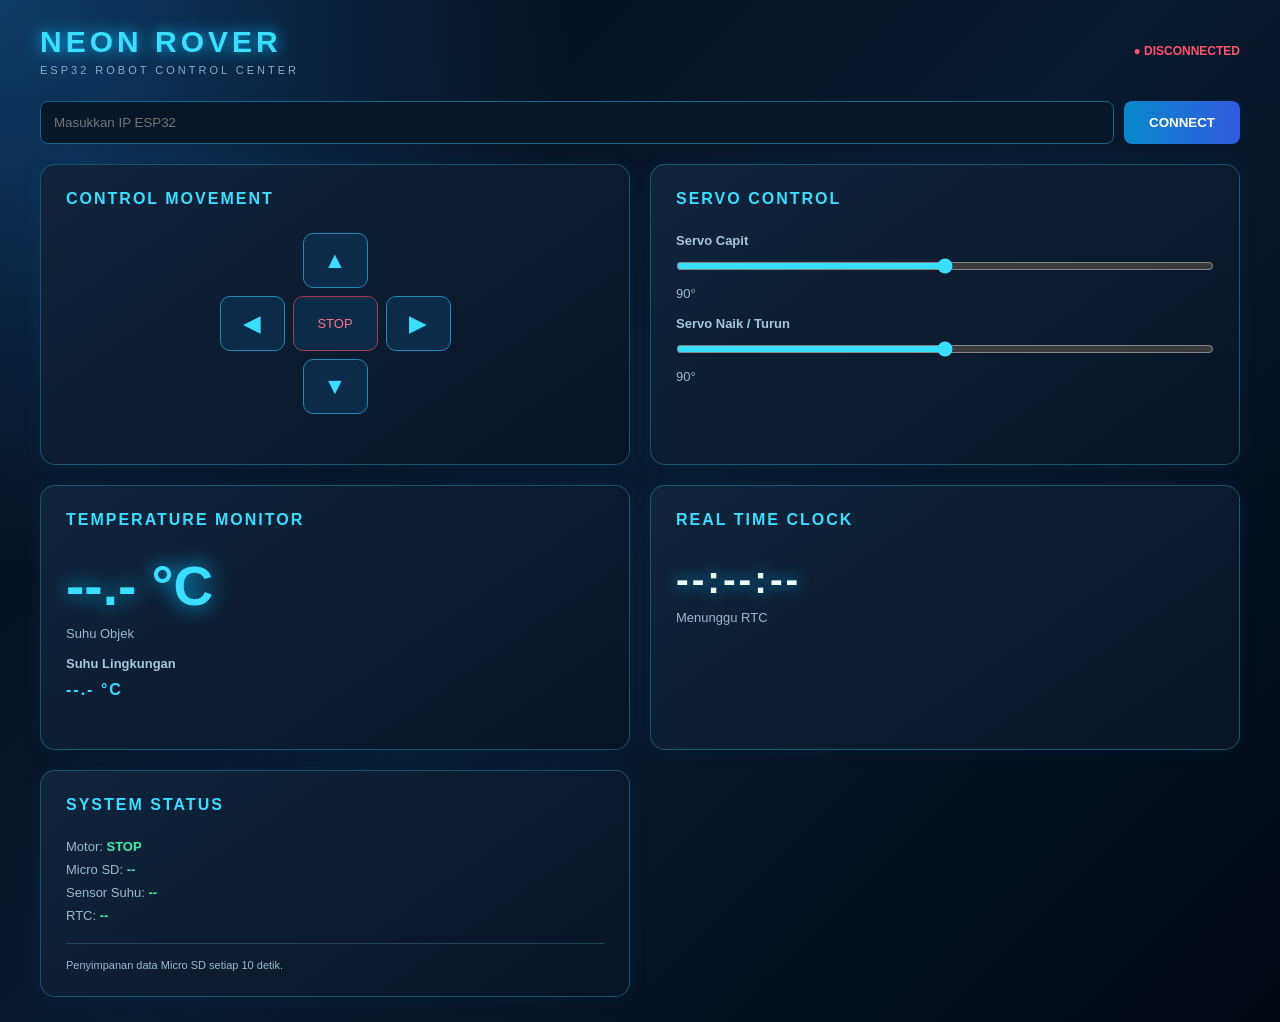
==== index.html @ 11d1ddad "Update index.html" ====
<!DOCTYPE html>
<html lang="id">
<head>
    <meta charset="UTF-8">
    <meta name="viewport" content="width=device-width, initial-scale=1.0">
    <title>NEON ROVER | Robot Control</title>
    <link rel="stylesheet" href="style.css">
</head>
<body>

<div class="container">

    <header>
        <div>
            <h1>NEON ROVER</h1>
            <p>ESP32 ROBOT CONTROL CENTER</p>
        </div>
        <div id="connection">● DISCONNECTED</div>
    </header>

    <section class="connect">
        <input type="text" id="espIP" placeholder="Masukkan IP ESP32">
        <button onclick="connectRobot()">CONNECT</button>
    </section>

    <main class="dashboard">

        <section class="card">
    <h2>CONTROL MOVEMENT</h2>

    <div class="controls">
        <button
            onpointerdown="holdMove(event, 'W')"
            onpointerup="stopMove()"
            onpointerleave="stopMove()"
            onpointercancel="stopMove()">▲</button>

        <div>
            <button
                onpointerdown="holdMove(event, 'A')"
                onpointerup="stopMove()"
                onpointerleave="stopMove()"
                onpointercancel="stopMove()">◀</button>

            <button class="stop" onclick="stopMove()">STOP</button>

            <button
                onpointerdown="holdMove(event, 'D')"
                onpointerup="stopMove()"
                onpointerleave="stopMove()"
                onpointercancel="stopMove()">▶</button>
        </div>

        <button
            onpointerdown="holdMove(event, 'S')"
            onpointerup="stopMove()"
            onpointerleave="stopMove()"
            onpointercancel="stopMove()">▼</button>
</section>

        <section class="card">
            <h2>SERVO CONTROL</h2>

            <h3>Servo Capit</h3>
            <input type="range" min="0" max="180" value="90"
                oninput="setServo('capit',this.value)">
            <p id="capitValue">90°</p>

            <h3>Servo Naik / Turun</h3>
            <input type="range" min="0" max="180" value="90"
                oninput="setServo('lift',this.value)">
            <p id="liftValue">90°</p>
        </section>

        <section class="card">
            <h2>TEMPERATURE MONITOR</h2>
            <div class="temperature">
                <span id="temperature">--.-</span> °C
            </div>
            <p>Suhu Objek</p>
            <h3>Suhu Lingkungan</h3>
            <h2 id="ambient">--.- °C</h2>
        </section>

        <section class="card">
            <h2>REAL TIME CLOCK</h2>
            <div class="clock" id="clock">--:--:--</div>
            <p id="date">Menunggu RTC</p>
        </section>

        <section class="card">
            <h2>SYSTEM STATUS</h2>
            <p>Motor: <b id="motor">STOP</b></p>
            <p>Micro SD: <b id="sd">--</b></p>
            <p>Sensor Suhu: <b id="mlx">--</b></p>
            <p>RTC: <b id="rtc">--</b></p>
            <p class="note">Penyimpanan data Micro SD setiap 10 detik.</p>
        </section>

    </main>
</div>

<script src="script.js"></script>
</body>
</html>
---- style.css ----
* {
    margin: 0;
    padding: 0;
    box-sizing: border-box;
}

body {
    min-height: 100vh;
    background:
        radial-gradient(circle at top left, #103c68, transparent 35%),
        linear-gradient(135deg, #030914, #071a30, #020812);
    font-family: "Segoe UI", Arial, sans-serif;
    color: #eafaff;
}

.container {
    max-width: 1250px;
    margin: auto;
    padding: 25px;
}

/* HEADER */

header {
    display: flex;
    justify-content: space-between;
    align-items: center;
    margin-bottom: 25px;
}

header h1 {
    font-size: 30px;
    letter-spacing: 4px;
    color: #38dfff;
    text-shadow: 0 0 15px #00bfff;
}

header p {
    color: #8baec9;
    font-size: 11px;
    letter-spacing: 3px;
    margin-top: 5px;
}

#connection {
    color: #ff526d;
    font-size: 12px;
    font-weight: bold;
}

/* CONNECTION */

.connect {
    display: flex;
    gap: 10px;
    margin-bottom: 20px;
}

.connect input {
    flex: 1;
    min-width: 0;
    padding: 13px;
    border-radius: 8px;
    border: 1px solid #17658b;
    background: #07172a;
    color: white;
    outline: none;
}

.connect button {
    padding: 12px 25px;
    border: none;
    border-radius: 8px;
    background: linear-gradient(90deg, #0788c9, #315bdf);
    color: white;
    font-weight: bold;
    cursor: pointer;
}

/* DASHBOARD GRID */

.dashboard {
    display: grid;
    grid-template-columns: repeat(2, minmax(0, 1fr));
    gap: 20px;
}

/* CARD */

.card {
    background: linear-gradient(145deg, #10243c, #071426);
    border: 1px solid rgba(56, 223, 255, 0.3);
    border-radius: 15px;
    padding: 25px;
    box-shadow: 0 0 20px rgba(0, 170, 255, 0.08);
    transition: 0.3s;
}

.card:hover {
    border-color: #38dfff;
    box-shadow: 0 0 20px rgba(0, 200, 255, 0.15);
}

.card h2 {
    font-size: 16px;
    color: #38dfff;
    letter-spacing: 2px;
    margin-bottom: 25px;
}

.card h3 {
    font-size: 13px;
    color: #a6c8df;
    margin: 15px 0 10px;
}

/* MOVEMENT CONTROL */

.controls {
    display: flex;
    flex-direction: column;
    align-items: center;
    gap: 8px;
    margin-bottom: 25px;
}

.controls div {
    display: flex;
    gap: 8px;
}

.controls button {
    width: 65px;
    height: 55px;
    border: 1px solid #2589b5;
    border-radius: 10px;
    background: #0b2b49;
    color: #38dfff;
    font-size: 23px;
    cursor: pointer;
    transition: 0.2s;
}

.controls button:hover,
.controls button:active {
    background: #087caf;
    box-shadow: 0 0 15px #00cfff;
}

.controls .stop {
    width: 85px;
    font-size: 13px;
    color: #ff7189;
    border-color: #a33d56;
}

/* SLIDERS */

input[type="range"] {
    width: 100%;
    accent-color: #38dfff;
    cursor: pointer;
}

.card p {
    color: #9abbd1;
    font-size: 13px;
    margin-top: 8px;
}

/* TEMPERATURE */

.temperature {
    font-size: 55px;
    font-weight: bold;
    color: #38dfff;
    text-shadow: 0 0 20px #00bfff;
    margin: 20px 0 5px;
}

/* CLOCK */

.clock {
    font-size: 38px;
    font-weight: bold;
    color: #eafaff;
    letter-spacing: 3px;
    margin-top: 30px;
    text-shadow: 0 0 15px #00bfff;
}

/* SYSTEM STATUS */

.card b {
    color: #42efae;
}

.note {
    margin-top: 20px !important;
    padding-top: 15px;
    border-top: 1px solid #24435d;
    font-size: 11px !important;
}

/* MOBILE */

@media (max-width: 700px) {
    .dashboard {
        grid-template-columns: 1fr;
    }

    header {
        gap: 10px;
    }

    header h1 {
        font-size: 23px;
    }

    .clock {
        font-size: 30px;
    }

    .container {
        padding: 15px;
    }
}
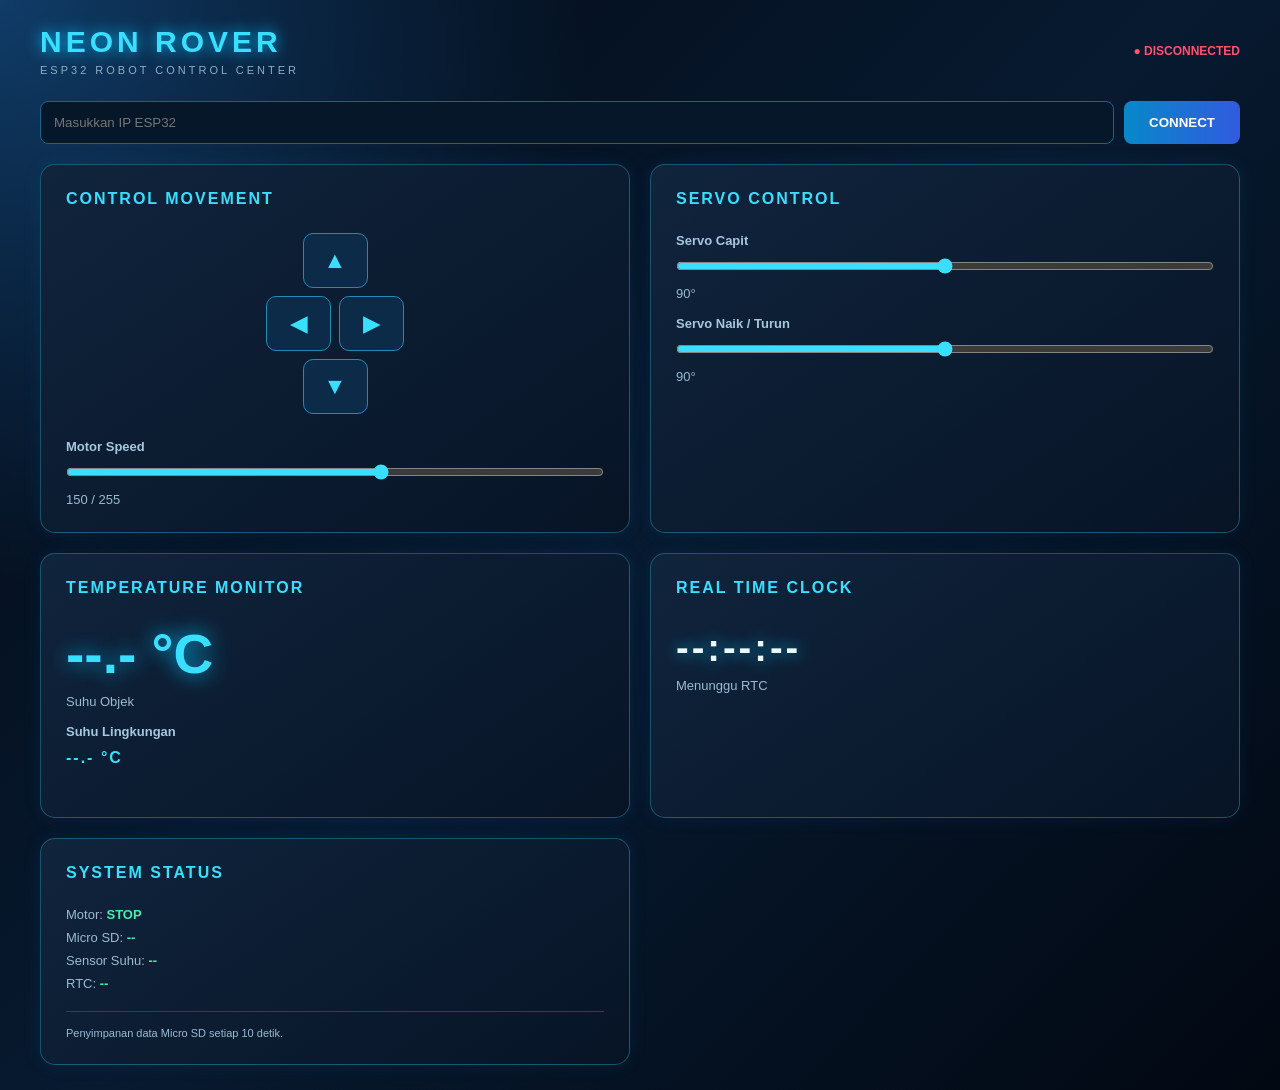
==== commit 107c2c55: "Update index.html" ====
--- a/index.html
+++ b/index.html
@@ -1,3 +1,4 @@
+
 <!DOCTYPE html>
 <html lang="id">
 <head>
@@ -6,6 +7,7 @@
     <title>NEON ROVER | Robot Control</title>
     <link rel="stylesheet" href="style.css">
 </head>
+
 <body>
 
 <div class="container">
@@ -25,81 +27,82 @@
 
     <main class="dashboard">
 
+        <!-- KENDALI ROBOT -->
         <section class="card">
-    <h2>CONTROL MOVEMENT</h2>
+            <h2>CONTROL MOVEMENT</h2>
 
-    <div class="controls">
-        <button
-            onpointerdown="holdMove(event, 'W')"
-            onpointerup="stopMove()"
-            onpointerleave="stopMove()"
-            onpointercancel="stopMove()">▲</button>
+            <div class="controls">
+                <button class="move-btn" data-direction="W">▲</button>
 
-        <div>
-            <button
-                onpointerdown="holdMove(event, 'A')"
-                onpointerup="stopMove()"
-                onpointerleave="stopMove()"
-                onpointercancel="stopMove()">◀</button>
+                <div class="middle-controls">
+                    <button class="move-btn" data-direction="A">◀</button>
+                    <button class="move-btn" data-direction="D">▶</button>
+                </div>
 
-            <button class="stop" onclick="stopMove()">STOP</button>
+                <button class="move-btn" data-direction="S">▼</button>
+            </div>
 
-            <button
-                onpointerdown="holdMove(event, 'D')"
-                onpointerup="stopMove()"
-                onpointerleave="stopMove()"
-                onpointercancel="stopMove()">▶</button>
-        </div>
+            <h3>Motor Speed</h3>
+            <input type="range" min="0" max="255" value="150"
+                id="speed" oninput="setSpeed(this.value)">
+            <p id="speedValue">150 / 255</p>
+        </section>
 
-        <button
-            onpointerdown="holdMove(event, 'S')"
-            onpointerup="stopMove()"
-            onpointerleave="stopMove()"
-            onpointercancel="stopMove()">▼</button>
-</section>
-
+        <!-- SERVO -->
         <section class="card">
             <h2>SERVO CONTROL</h2>
 
             <h3>Servo Capit</h3>
             <input type="range" min="0" max="180" value="90"
-                oninput="setServo('capit',this.value)">
+                id="capit" oninput="setServo('capit',this.value)">
             <p id="capitValue">90°</p>
 
             <h3>Servo Naik / Turun</h3>
             <input type="range" min="0" max="180" value="90"
-                oninput="setServo('lift',this.value)">
+                id="lift" oninput="setServo('lift',this.value)">
             <p id="liftValue">90°</p>
         </section>
 
+        <!-- SUHU -->
         <section class="card">
             <h2>TEMPERATURE MONITOR</h2>
+
             <div class="temperature">
                 <span id="temperature">--.-</span> °C
             </div>
+
             <p>Suhu Objek</p>
+
             <h3>Suhu Lingkungan</h3>
             <h2 id="ambient">--.- °C</h2>
         </section>
 
+        <!-- RTC -->
         <section class="card">
             <h2>REAL TIME CLOCK</h2>
+
             <div class="clock" id="clock">--:--:--</div>
             <p id="date">Menunggu RTC</p>
         </section>
 
+        <!-- STATUS -->
         <section class="card">
             <h2>SYSTEM STATUS</h2>
+
             <p>Motor: <b id="motor">STOP</b></p>
             <p>Micro SD: <b id="sd">--</b></p>
             <p>Sensor Suhu: <b id="mlx">--</b></p>
             <p>RTC: <b id="rtc">--</b></p>
-            <p class="note">Penyimpanan data Micro SD setiap 10 detik.</p>
+
+            <p class="note">
+                Penyimpanan data Micro SD setiap 10 detik.
+            </p>
         </section>
 
     </main>
 </div>
 
 <script src="script.js"></script>
+
 </body>
 </html>
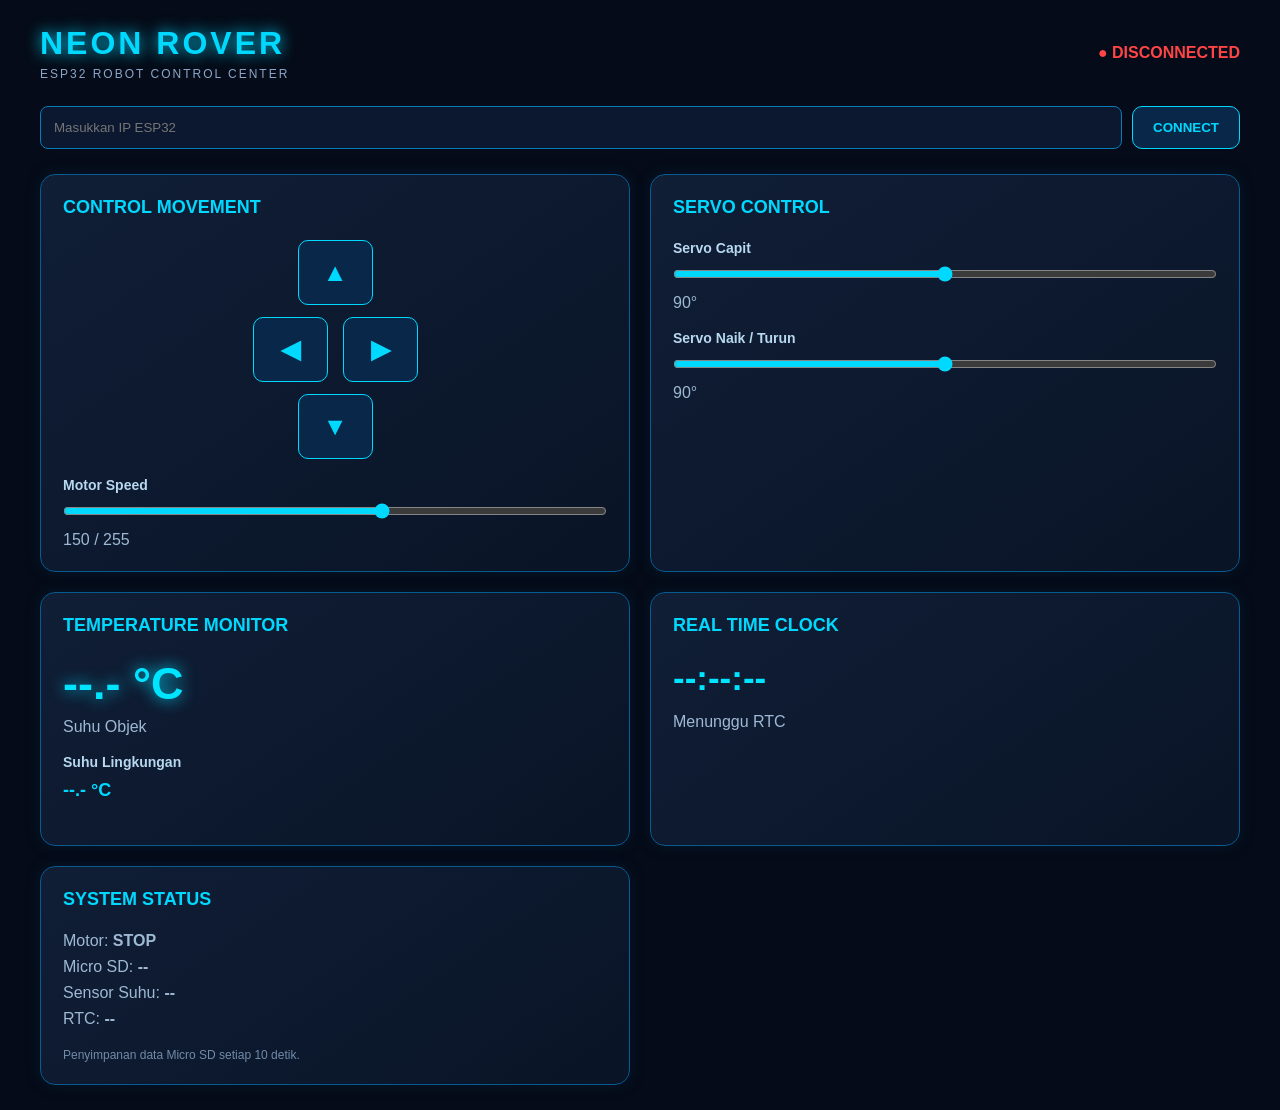
==== commit 4470411b: "Update index.html" ====
--- a/index.html
+++ b/index.html
@@ -1,4 +1,3 @@
-
 <!DOCTYPE html>
 <html lang="id">
 <head>
--- a/style.css
+++ b/style.css
@@ -6,223 +6,190 @@
 }
 
 body {
+    font-family: Arial, sans-serif;
+    background: #050b18;
+    color: white;
     min-height: 100vh;
-    background:
-        radial-gradient(circle at top left, #103c68, transparent 35%),
-        linear-gradient(135deg, #030914, #071a30, #020812);
-    font-family: "Segoe UI", Arial, sans-serif;
-    color: #eafaff;
 }
 
 .container {
-    max-width: 1250px;
+    width: 95%;
+    max-width: 1200px;
     margin: auto;
-    padding: 25px;
+    padding: 25px 0;
 }
-
-/* HEADER */
 
 header {
     display: flex;
     justify-content: space-between;
     align-items: center;
+    gap: 15px;
     margin-bottom: 25px;
+    flex-wrap: wrap;
 }
 
 header h1 {
-    font-size: 30px;
-    letter-spacing: 4px;
-    color: #38dfff;
-    text-shadow: 0 0 15px #00bfff;
+    color: #00d9ff;
+    font-size: 32px;
+    text-shadow: 0 0 15px #00d9ff;
+    letter-spacing: 3px;
 }
 
 header p {
-    color: #8baec9;
-    font-size: 11px;
-    letter-spacing: 3px;
+    color: #8ca6c9;
+    font-size: 12px;
+    letter-spacing: 2px;
     margin-top: 5px;
 }
 
 #connection {
-    color: #ff526d;
-    font-size: 12px;
+    color: #ff4545;
     font-weight: bold;
 }
-
-/* CONNECTION */
 
 .connect {
     display: flex;
     gap: 10px;
-    margin-bottom: 20px;
+    margin-bottom: 25px;
 }
 
-.connect input {
+input[type="text"] {
     flex: 1;
     min-width: 0;
     padding: 13px;
+    border: 1px solid #087bba;
+    background: #0b1830;
+    color: white;
     border-radius: 8px;
-    border: 1px solid #17658b;
-    background: #07172a;
-    color: white;
-    outline: none;
 }
 
-.connect button {
-    padding: 12px 25px;
-    border: none;
-    border-radius: 8px;
-    background: linear-gradient(90deg, #0788c9, #315bdf);
-    color: white;
+button {
+    border: 1px solid #00d9ff;
+    background: #092849;
+    color: #00d9ff;
+    border-radius: 10px;
+    padding: 12px 20px;
     font-weight: bold;
     cursor: pointer;
+    transition: 0.15s;
 }
 
-/* DASHBOARD GRID */
+button:active {
+    background: #00d9ff;
+    color: #00101e;
+    box-shadow: 0 0 20px #00d9ff;
+}
 
 .dashboard {
     display: grid;
-    grid-template-columns: repeat(2, minmax(0, 1fr));
+    grid-template-columns: repeat(2, 1fr);
     gap: 20px;
 }
 
-/* CARD */
-
 .card {
-    background: linear-gradient(145deg, #10243c, #071426);
-    border: 1px solid rgba(56, 223, 255, 0.3);
+    background: linear-gradient(145deg, #101e36, #091426);
+    border: 1px solid #075b91;
     border-radius: 15px;
-    padding: 25px;
-    box-shadow: 0 0 20px rgba(0, 170, 255, 0.08);
-    transition: 0.3s;
-}
-
-.card:hover {
-    border-color: #38dfff;
-    box-shadow: 0 0 20px rgba(0, 200, 255, 0.15);
+    padding: 22px;
+    box-shadow: 0 0 15px #003b6040;
 }
 
 .card h2 {
-    font-size: 16px;
-    color: #38dfff;
-    letter-spacing: 2px;
-    margin-bottom: 25px;
+    color: #00d9ff;
+    font-size: 18px;
+    margin-bottom: 22px;
 }
 
 .card h3 {
-    font-size: 13px;
-    color: #a6c8df;
-    margin: 15px 0 10px;
+    color: #b7d8ef;
+    font-size: 14px;
+    margin: 18px 0 10px;
 }
-
-/* MOVEMENT CONTROL */
 
 .controls {
     display: flex;
     flex-direction: column;
     align-items: center;
-    gap: 8px;
-    margin-bottom: 25px;
+    gap: 12px;
 }
 
-.controls div {
+.middle-controls {
     display: flex;
-    gap: 8px;
+    gap: 15px;
 }
 
-.controls button {
-    width: 65px;
-    height: 55px;
-    border: 1px solid #2589b5;
-    border-radius: 10px;
-    background: #0b2b49;
-    color: #38dfff;
-    font-size: 23px;
-    cursor: pointer;
-    transition: 0.2s;
+.move-btn {
+    width: 75px;
+    height: 65px;
+    font-size: 25px;
+    touch-action: none;
+    user-select: none;
+    -webkit-user-select: none;
 }
-
-.controls button:hover,
-.controls button:active {
-    background: #087caf;
-    box-shadow: 0 0 15px #00cfff;
-}
-
-.controls .stop {
-    width: 85px;
-    font-size: 13px;
-    color: #ff7189;
-    border-color: #a33d56;
-}
-
-/* SLIDERS */
 
 input[type="range"] {
     width: 100%;
-    accent-color: #38dfff;
+    accent-color: #00d9ff;
     cursor: pointer;
 }
 
 .card p {
-    color: #9abbd1;
-    font-size: 13px;
+    color: #9eb9d4;
     margin-top: 8px;
 }
 
-/* TEMPERATURE */
-
 .temperature {
-    font-size: 55px;
+    font-size: 45px;
+    color: #00e5ff;
     font-weight: bold;
-    color: #38dfff;
-    text-shadow: 0 0 20px #00bfff;
-    margin: 20px 0 5px;
+    text-shadow: 0 0 15px #00d9ff;
 }
 
-/* CLOCK */
-
 .clock {
-    font-size: 38px;
+    font-size: 35px;
+    color: #00e5ff;
     font-weight: bold;
-    color: #eafaff;
-    letter-spacing: 3px;
-    margin-top: 30px;
-    text-shadow: 0 0 15px #00bfff;
-}
-
-/* SYSTEM STATUS */
-
-.card b {
-    color: #42efae;
+    margin: 15px 0;
 }
 
 .note {
+    font-size: 12px;
+    color: #718ba9 !important;
     margin-top: 20px !important;
-    padding-top: 15px;
-    border-top: 1px solid #24435d;
-    font-size: 11px !important;
 }
 
-/* MOBILE */
+@media (max-width: 700px) {
 
-@media (max-width: 700px) {
+    .container {
+        width: 92%;
+        padding: 18px 0;
+    }
+
+    header h1 {
+        font-size: 25px;
+    }
+
     .dashboard {
         grid-template-columns: 1fr;
     }
 
-    header {
-        gap: 10px;
+    .card {
+        padding: 18px;
     }
 
-    header h1 {
-        font-size: 23px;
+    .connect {
+        flex-wrap: wrap;
+    }
+
+    .connect button {
+        width: 100%;
+    }
+
+    .temperature {
+        font-size: 38px;
     }
 
     .clock {
         font-size: 30px;
     }
-
-    .container {
-        padding: 15px;
-    }
 }
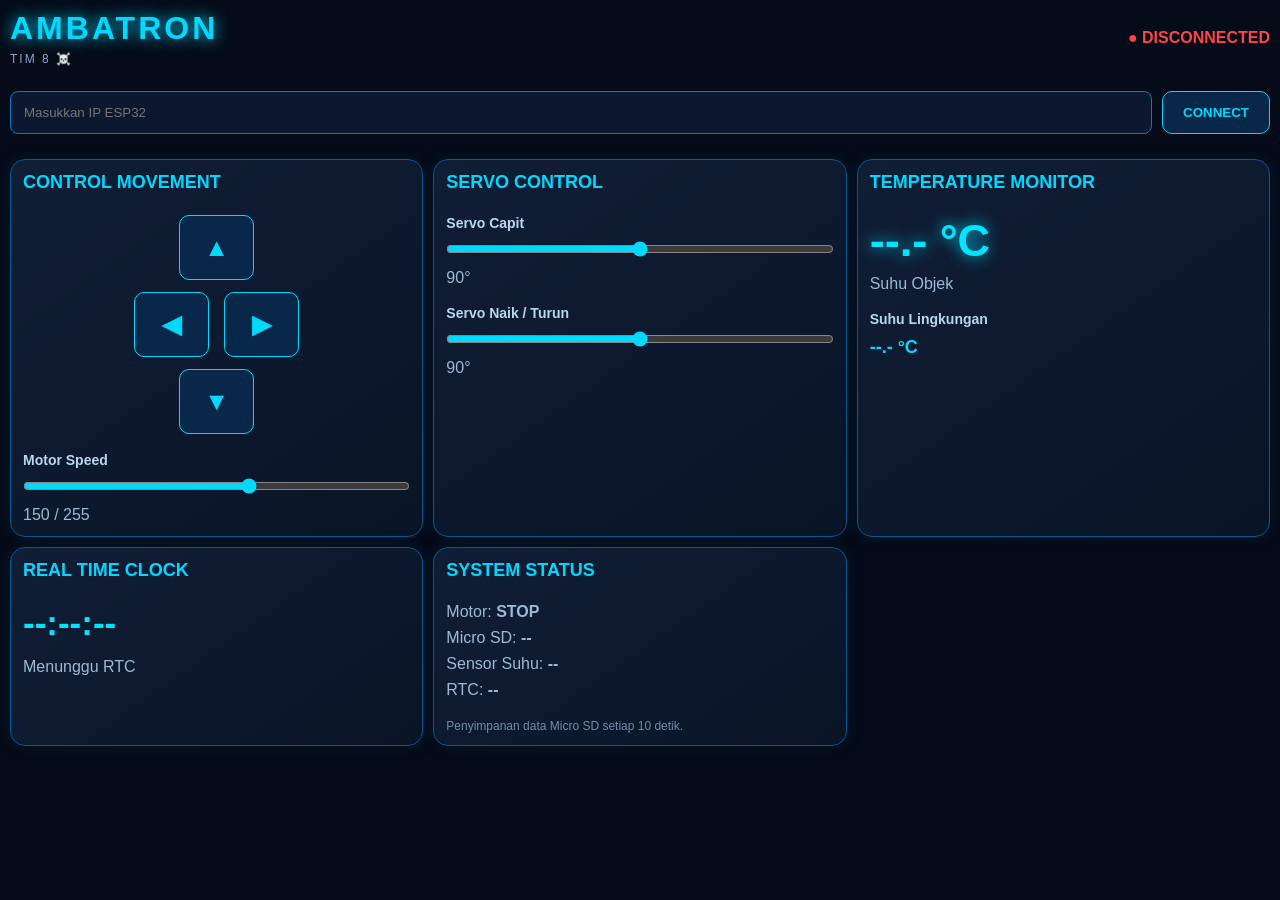
==== commit 0f7420e3: "Add files via upload" ====
--- a/index.html
+++ b/index.html
@@ -1,9 +1,10 @@
+
 <!DOCTYPE html>
 <html lang="id">
 <head>
     <meta charset="UTF-8">
-    <meta name="viewport" content="width=device-width, initial-scale=1.0">
-    <title>NEON ROVER | Robot Control</title>
+    <meta name="viewport" content="width=device-width, initial-scale=1.0, maximum-scale=1.0, user-scalable=no, viewport-fit=cover">
+    <title>DASHBOARD AMBATRON</title>
     <link rel="stylesheet" href="style.css">
 </head>
 
@@ -13,8 +14,8 @@
 
     <header>
         <div>
-            <h1>NEON ROVER</h1>
-            <p>ESP32 ROBOT CONTROL CENTER</p>
+            <h1>AMBATRON</h1>
+            <p>TIM 8 ☠️</p>
         </div>
         <div id="connection">● DISCONNECTED</div>
     </header>
--- a/style.css
+++ b/style.css
@@ -193,3 +193,71 @@
         font-size: 30px;
     }
 }
+
+/* HALAMAN TETAP */
+html, body {
+    width: 100%;
+    height: 100%;
+    margin: 0;
+    overflow: hidden;
+    position: fixed;
+    touch-action: none;
+    overscroll-behavior: none;
+}
+
+body {
+    height: 100dvh;
+}
+
+.container {
+    width: 100%;
+    height: 100dvh;
+    max-width: none;
+    padding: 10px;
+    overflow: hidden;
+}
+
+/* DASHBOARD LANDSCAPE */
+.dashboard {
+    grid-template-columns: repeat(3, minmax(0, 1fr));
+    gap: 10px;
+}
+
+.card {
+    padding: 12px;
+}
+
+/* SLIDER TETAP BISA DIGESER */
+input[type="range"] {
+    touch-action: pan-x;
+}
+
+/* TOMBOL TIDAK MEMUNCULKAN MENU TEKAN LAMA */
+button {
+    touch-action: none;
+    -webkit-touch-callout: none;
+    user-select: none;
+    -webkit-user-select: none;
+}
+
+/* PETUNJUK JIKA HP MASIH PORTRAIT */
+@media (orientation: portrait) {
+    .container {
+        display: none;
+    }
+
+    body::after {
+        content: "PUTAR HP KE POSISI LANDSCAPE ↻";
+        position: fixed;
+        inset: 0;
+        display: flex;
+        align-items: center;
+        justify-content: center;
+        background: #050b18;
+        color: #00d9ff;
+        font-size: 20px;
+        font-weight: bold;
+        text-align: center;
+        padding: 20px;
+    }
+}
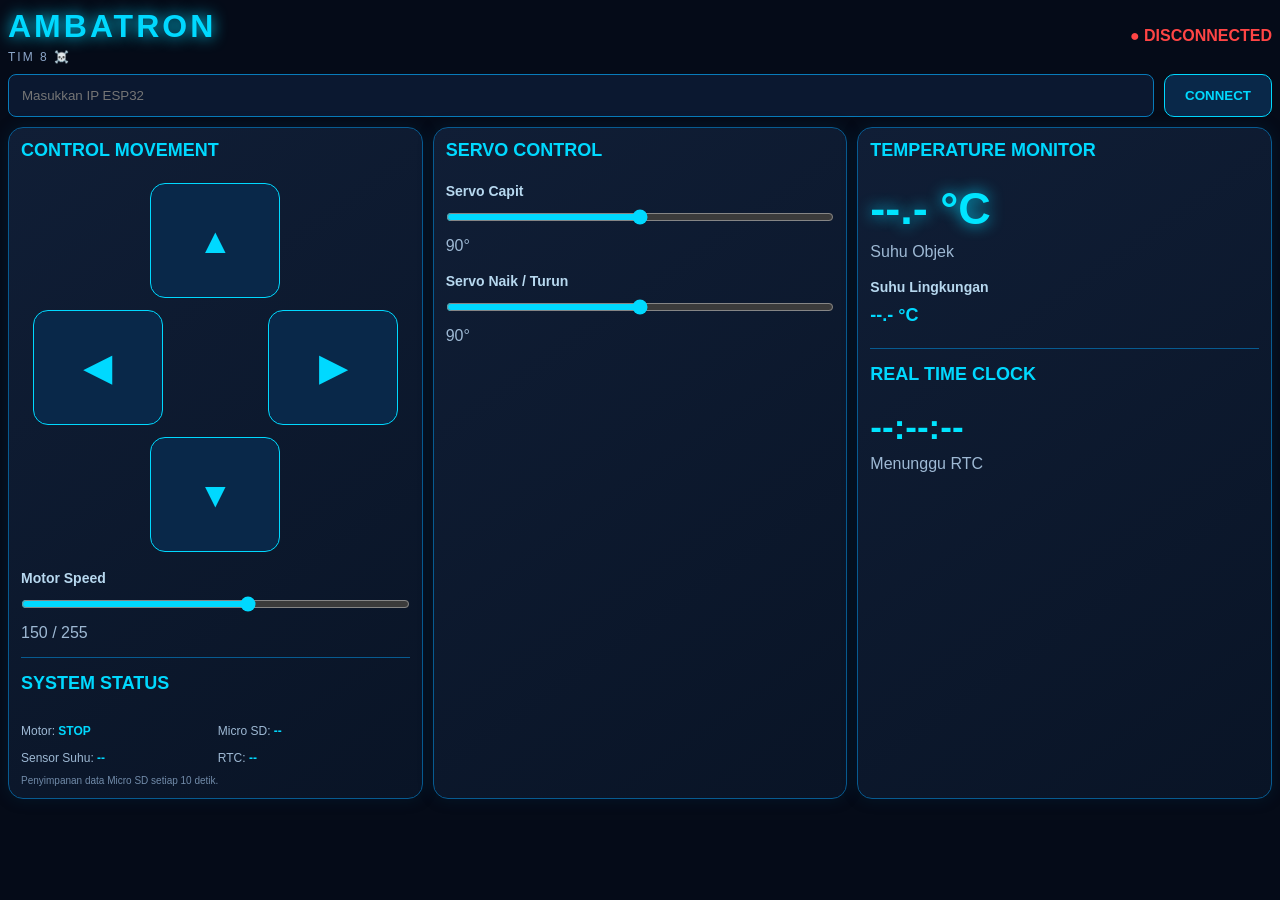
==== commit 826f46e7: "Add files via upload" ====
--- a/index.html
+++ b/index.html
@@ -6,6 +6,8 @@
     <meta name="viewport" content="width=device-width, initial-scale=1.0, maximum-scale=1.0, user-scalable=no, viewport-fit=cover">
     <title>DASHBOARD AMBATRON</title>
     <link rel="stylesheet" href="style.css">
+    <link rel="manifest" href="manifest.json">
+    <meta name="theme-color" content="#050b18">
 </head>
 
 <body>
@@ -26,27 +28,42 @@
     </section>
 
     <main class="dashboard">
+        
+<section class="card">
+    <h2>CONTROL MOVEMENT</h2>
 
-        <!-- KENDALI ROBOT -->
-        <section class="card">
-            <h2>CONTROL MOVEMENT</h2>
+    <div class="controls">
+        <button class="move-btn" data-direction="W">▲</button>
 
-            <div class="controls">
-                <button class="move-btn" data-direction="W">▲</button>
+        <div class="middle-controls">
+            <button class="move-btn" data-direction="A">◀</button>
+            <button class="move-btn" data-direction="D">▶</button>
+        </div>
 
-                <div class="middle-controls">
-                    <button class="move-btn" data-direction="A">◀</button>
-                    <button class="move-btn" data-direction="D">▶</button>
-                </div>
+        <button class="move-btn" data-direction="S">▼</button>
+    </div>
 
-                <button class="move-btn" data-direction="S">▼</button>
-            </div>
+    <h3>Motor Speed</h3>
 
-            <h3>Motor Speed</h3>
-            <input type="range" min="0" max="255" value="150"
-                id="speed" oninput="setSpeed(this.value)">
-            <p id="speedValue">150 / 255</p>
-        </section>
+    <input type="range" min="0" max="255" value="150"
+        id="speed" oninput="setSpeed(this.value)">
+
+    <p id="speedValue">150 / 255</p>
+
+    <div class="panel-divider"></div>
+
+    <h2>SYSTEM STATUS</h2>
+
+    <div class="status-grid">
+        <p>Motor: <b id="motor">STOP</b></p>
+        <p>Micro SD: <b id="sd">--</b></p>
+        <p>Sensor Suhu: <b id="mlx">--</b></p>
+        <p>RTC: <b id="rtc">--</b></p>
+    </div>
+
+    <p class="note">Penyimpanan data Micro SD setiap 10 detik.</p>
+</section>
+
 
         <!-- SERVO -->
         <section class="card">
@@ -64,40 +81,26 @@
         </section>
 
         <!-- SUHU -->
-        <section class="card">
-            <h2>TEMPERATURE MONITOR</h2>
 
-            <div class="temperature">
-                <span id="temperature">--.-</span> °C
-            </div>
+<section class="card">
+    <h2>TEMPERATURE MONITOR</h2>
 
-            <p>Suhu Objek</p>
+    <div class="temperature">
+        <span id="temperature">--.-</span> °C
+    </div>
 
-            <h3>Suhu Lingkungan</h3>
-            <h2 id="ambient">--.- °C</h2>
-        </section>
+    <p>Suhu Objek</p>
 
-        <!-- RTC -->
-        <section class="card">
-            <h2>REAL TIME CLOCK</h2>
+    <h3>Suhu Lingkungan</h3>
+    <h2 id="ambient">--.- °C</h2>
 
-            <div class="clock" id="clock">--:--:--</div>
-            <p id="date">Menunggu RTC</p>
-        </section>
+    <div class="panel-divider"></div>
 
-        <!-- STATUS -->
-        <section class="card">
-            <h2>SYSTEM STATUS</h2>
+    <h2>REAL TIME CLOCK</h2>
 
-            <p>Motor: <b id="motor">STOP</b></p>
-            <p>Micro SD: <b id="sd">--</b></p>
-            <p>Sensor Suhu: <b id="mlx">--</b></p>
-            <p>RTC: <b id="rtc">--</b></p>
-
-            <p class="note">
-                Penyimpanan data Micro SD setiap 10 detik.
-            </p>
-        </section>
+    <div class="clock" id="clock">--:--:--</div>
+    <p id="date">Menunggu RTC</p>
+</section>
 
     </main>
 </div>
--- a/style.css
+++ b/style.css
@@ -118,13 +118,22 @@
     gap: 15px;
 }
 
+.middle-controls button:first-child {
+    transform: translateX(-45px);
+}
+
+.middle-controls button:last-child {
+    transform: translateX(45px);    
+}
+
 .move-btn {
-    width: 75px;
-    height: 65px;
-    font-size: 25px;
+    width: 130px;
+    height: 115px;
+    font-size: 35px;
     touch-action: none;
     user-select: none;
     -webkit-user-select: none;
+    border-radius: 15px;
 }
 
 input[type="range"] {
@@ -261,3 +270,65 @@
         padding: 20px;
     }
 }
+
+
+/* ===== PERBAIKAN LAYOUT LANDSCAPE HP ===== */
+
+.container {
+    display: flex;
+    flex-direction: column;
+    width: 100%;
+    height: 100dvh;
+    max-width: none;
+    padding: 8px;
+    overflow: hidden;
+}
+
+/* Header lebih ringkas */
+header {
+    margin-bottom: 10px;
+    flex-shrink: 0;
+}
+
+/* Kolom koneksi */
+.connect {
+    margin-bottom: 10px;
+    flex-shrink: 0;
+}
+
+
+/* PEMBAGIAN PANEL BARU */
+
+.panel-divider {
+    height: 1px;
+    background: #075b91;
+    margin: 15px 0;
+}
+
+.status-grid {
+    display: grid;
+    grid-template-columns: repeat(2, 1fr);
+    gap: 5px;
+}
+
+.status-grid p {
+    font-size: 12px;
+    color: #9eb9d4;
+}
+
+.status-grid b {
+    color: #00d9ff;
+}
+
+.note {
+    font-size: 10px;
+    margin-top: 10px !important;
+}
+
+.temperature {
+    margin-top: 5px;
+}
+
+.clock {
+    margin: 8px 0;
+}
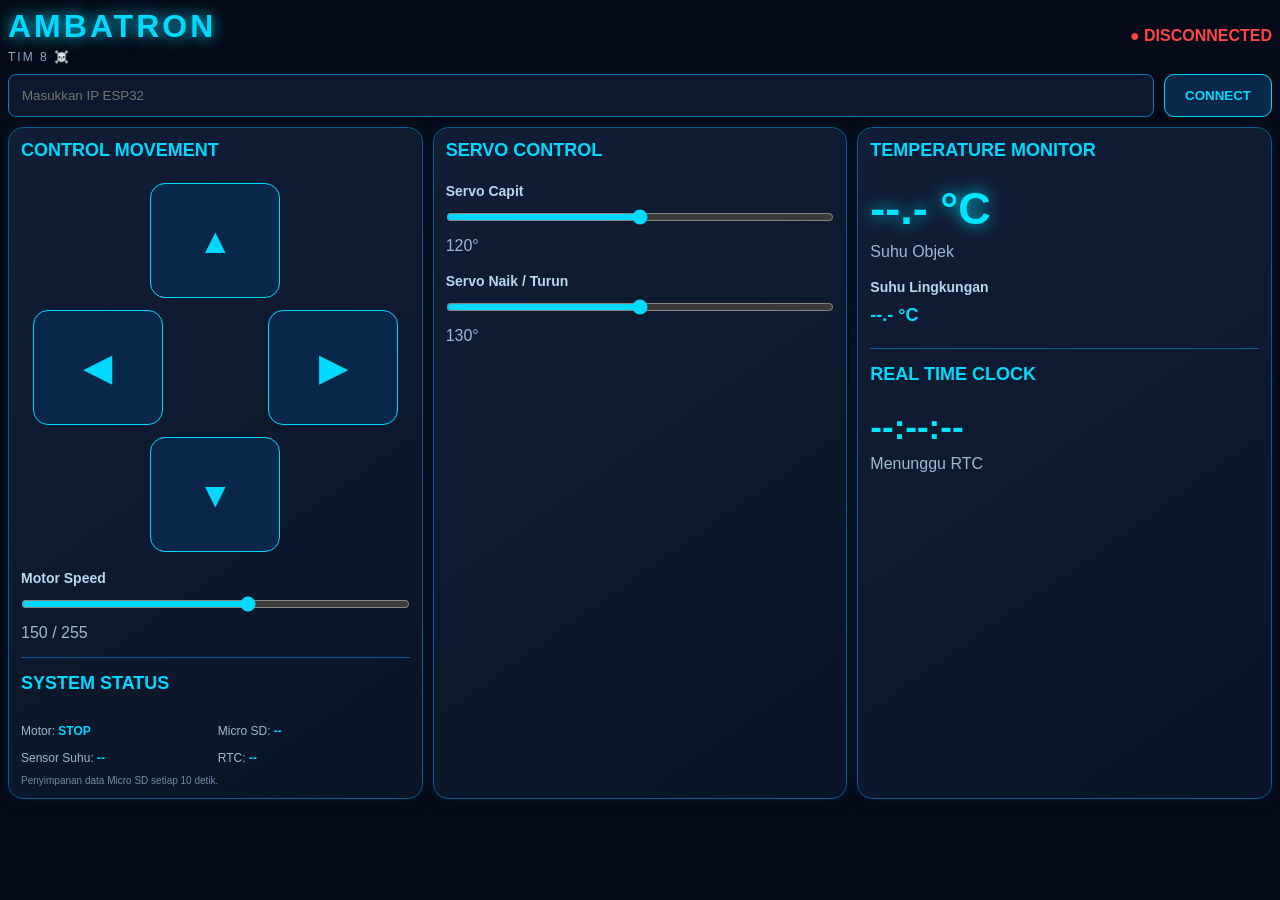
==== commit b04459f8: "Add files via upload" ====
--- a/index.html
+++ b/index.html
@@ -72,12 +72,12 @@
             <h3>Servo Capit</h3>
             <input type="range" min="0" max="180" value="90"
                 id="capit" oninput="setServo('capit',this.value)">
-            <p id="capitValue">90°</p>
+            <p id="capitValue">120°</p>
 
             <h3>Servo Naik / Turun</h3>
             <input type="range" min="0" max="180" value="90"
                 id="lift" oninput="setServo('lift',this.value)">
-            <p id="liftValue">90°</p>
+            <p id="liftValue">130°</p>
         </section>
 
         <!-- SUHU -->
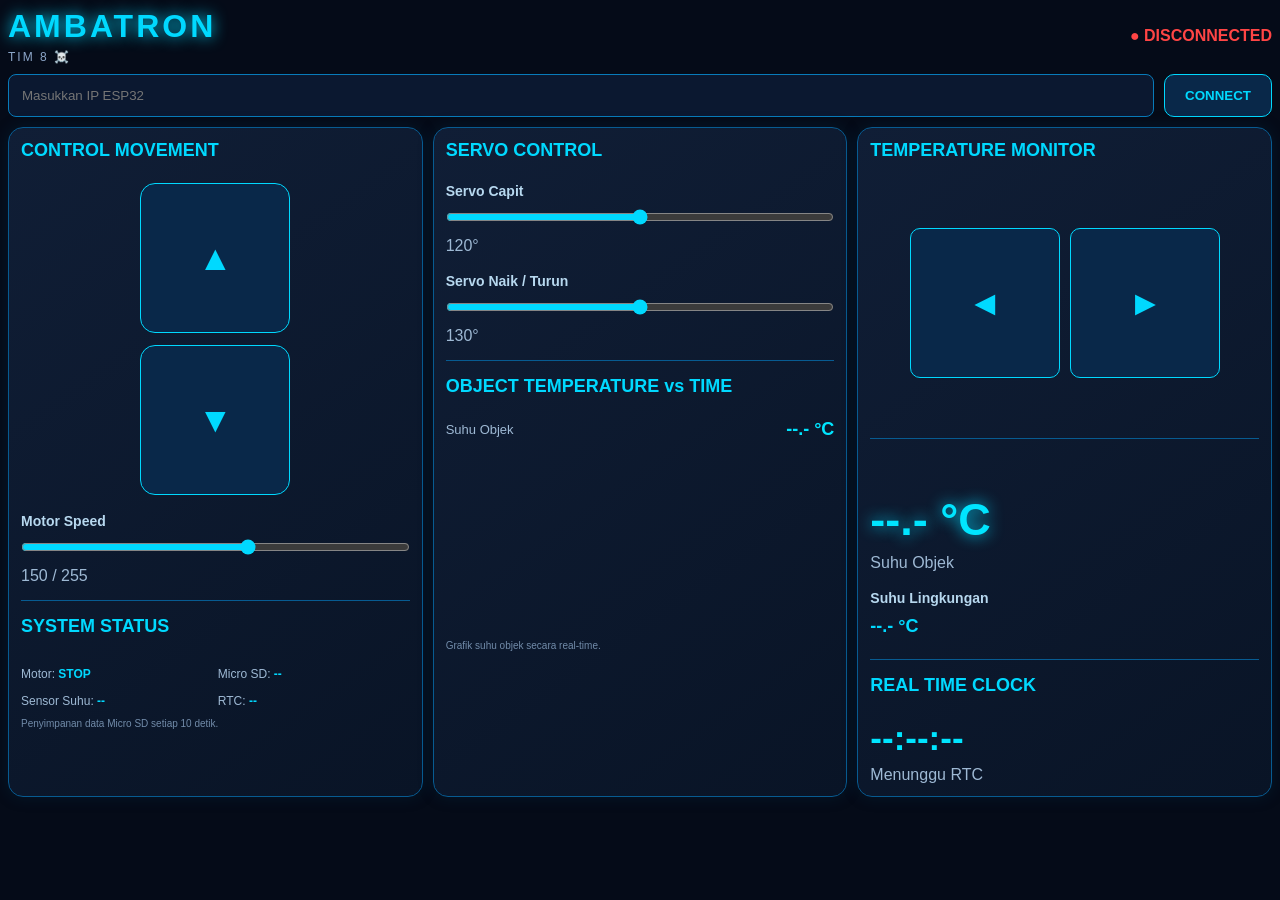
==== commit eabff073: "Add files via upload" ====
--- a/index.html
+++ b/index.html
@@ -1,9 +1,10 @@
-
 <!DOCTYPE html>
 <html lang="id">
+
 <head>
     <meta charset="UTF-8">
-    <meta name="viewport" content="width=device-width, initial-scale=1.0, maximum-scale=1.0, user-scalable=no, viewport-fit=cover">
+    <meta name="viewport"
+        content="width=device-width, initial-scale=1.0, maximum-scale=1.0, user-scalable=no, viewport-fit=cover">
     <title>DASHBOARD AMBATRON</title>
     <link rel="stylesheet" href="style.css">
     <link rel="manifest" href="manifest.json">
@@ -12,100 +13,126 @@
 
 <body>
 
-<div class="container">
+    <div class="container">
 
-    <header>
-        <div>
-            <h1>AMBATRON</h1>
-            <p>TIM 8 ☠️</p>
-        </div>
-        <div id="connection">● DISCONNECTED</div>
-    </header>
+        <header>
+            <div>
+                <h1>AMBATRON</h1>
+                <p>TIM 8 ☠️</p>
+            </div>
+            <div id="connection">● DISCONNECTED</div>
+        </header>
 
-    <section class="connect">
-        <input type="text" id="espIP" placeholder="Masukkan IP ESP32">
-        <button onclick="connectRobot()">CONNECT</button>
-    </section>
+        <section class="connect">
+            <input type="text" id="espIP" placeholder="Masukkan IP ESP32">
+            <button onclick="connectRobot()">CONNECT</button>
+        </section>
 
-    <main class="dashboard">
-        
-<section class="card">
-    <h2>CONTROL MOVEMENT</h2>
+        <main class="dashboard">
 
-    <div class="controls">
-        <button class="move-btn" data-direction="W">▲</button>
+            <section class="card">
+                <h2>CONTROL MOVEMENT</h2>
 
-        <div class="middle-controls">
-            <button class="move-btn" data-direction="A">◀</button>
-            <button class="move-btn" data-direction="D">▶</button>
-        </div>
+                <div class="controls">
+                    <button class="move-btn" data-direction="W">▲</button>
 
-        <button class="move-btn" data-direction="S">▼</button>
+                    <button class="move-btn" data-direction="S">▼</button>
+                </div>
+
+                <h3>Motor Speed</h3>
+
+                <input type="range" min="0" max="255" value="150" id="speed" oninput="setSpeed(this.value)">
+
+                <p id="speedValue">150 / 255</p>
+
+                <div class="panel-divider"></div>
+
+                <h2>SYSTEM STATUS</h2>
+
+                <div class="status-grid">
+                    <p>Motor: <b id="motor">STOP</b></p>
+                    <p>Micro SD: <b id="sd">--</b></p>
+                    <p>Sensor Suhu: <b id="mlx">--</b></p>
+                    <p>RTC: <b id="rtc">--</b></p>
+                </div>
+
+                <p class="note">Penyimpanan data Micro SD setiap 10 detik.</p>
+            </section>
+
+
+            <!-- SERVO -->
+            <section class="card">
+                <h2>SERVO CONTROL</h2>
+
+                <h3>Servo Capit</h3>
+                <input type="range" min="0" max="180" value="90" id="capit" oninput="setServo('capit',this.value)">
+                <p id="capitValue">120°</p>
+
+                <h3>Servo Naik / Turun</h3>
+                <input type="range" min="0" max="180" value="90" id="lift" oninput="setServo('lift',this.value)">
+                <p id="liftValue">130°</p>
+                <div class="panel-divider"></div>
+
+                <h2>OBJECT TEMPERATURE vs TIME</h2>
+
+                <div class="chart-info">
+                    <span>Suhu Objek</span>
+                    <b id="chartCurrentTemp">--.- °C</b>
+                </div>
+
+                <canvas id="temperatureChart"></canvas>
+
+                <p class="note">Grafik suhu objek secara real-time.</p>
+            </section>
+
+            <!-- SUHU -->
+
+            <section class="card temperature-card">
+
+                <h2>TEMPERATURE MONITOR</h2>
+
+                <!-- KONTROL BELOK KIRI DAN KANAN -->
+                <div class="steering-controls">
+                    <button class="move-btn steering-btn" data-direction="A">
+                        ◀
+                    </button>
+
+                    <button class="move-btn steering-btn" data-direction="D">
+                        ▶
+                    </button>
+                </div>
+
+                <div class="panel-divider"></div>
+
+                <!-- MONITOR SUHU -->
+                <div class="sensor-clock-content">
+
+                    <div class="temperature">
+                        <span id="temperature">--.-</span> °C
+                    </div>
+
+                    <p>Suhu Objek</p>
+
+                    <h3>Suhu Lingkungan</h3>
+                    <h2 id="ambient">--.- °C</h2>
+
+                    <div class="panel-divider"></div>
+
+                    <h2>REAL TIME CLOCK</h2>
+
+                    <div class="clock" id="clock">--:--:--</div>
+                    <p id="date">Menunggu RTC</p>
+
+                </div>
+
+            </section>
+
+
+        </main>
     </div>
 
-    <h3>Motor Speed</h3>
-
-    <input type="range" min="0" max="255" value="150"
-        id="speed" oninput="setSpeed(this.value)">
-
-    <p id="speedValue">150 / 255</p>
-
-    <div class="panel-divider"></div>
-
-    <h2>SYSTEM STATUS</h2>
-
-    <div class="status-grid">
-        <p>Motor: <b id="motor">STOP</b></p>
-        <p>Micro SD: <b id="sd">--</b></p>
-        <p>Sensor Suhu: <b id="mlx">--</b></p>
-        <p>RTC: <b id="rtc">--</b></p>
-    </div>
-
-    <p class="note">Penyimpanan data Micro SD setiap 10 detik.</p>
-</section>
-
-
-        <!-- SERVO -->
-        <section class="card">
-            <h2>SERVO CONTROL</h2>
-
-            <h3>Servo Capit</h3>
-            <input type="range" min="0" max="180" value="90"
-                id="capit" oninput="setServo('capit',this.value)">
-            <p id="capitValue">120°</p>
-
-            <h3>Servo Naik / Turun</h3>
-            <input type="range" min="0" max="180" value="90"
-                id="lift" oninput="setServo('lift',this.value)">
-            <p id="liftValue">130°</p>
-        </section>
-
-        <!-- SUHU -->
-
-<section class="card">
-    <h2>TEMPERATURE MONITOR</h2>
-
-    <div class="temperature">
-        <span id="temperature">--.-</span> °C
-    </div>
-
-    <p>Suhu Objek</p>
-
-    <h3>Suhu Lingkungan</h3>
-    <h2 id="ambient">--.- °C</h2>
-
-    <div class="panel-divider"></div>
-
-    <h2>REAL TIME CLOCK</h2>
-
-    <div class="clock" id="clock">--:--:--</div>
-    <p id="date">Menunggu RTC</p>
-</section>
-
-    </main>
-</div>
-
-<script src="script.js"></script>
+    <script src="script.js"></script>
 
 </body>
-</html>
+
+</html>
--- a/style.css
+++ b/style.css
@@ -1,4 +1,3 @@
-
 * {
     margin: 0;
     padding: 0;
@@ -123,12 +122,12 @@
 }
 
 .middle-controls button:last-child {
-    transform: translateX(45px);    
+    transform: translateX(45px);
 }
 
 .move-btn {
-    width: 130px;
-    height: 115px;
+    width: 150px;
+    height: 150px;
     font-size: 35px;
     touch-action: none;
     user-select: none;
@@ -204,7 +203,8 @@
 }
 
 /* HALAMAN TETAP */
-html, body {
+html,
+body {
     width: 100%;
     height: 100%;
     margin: 0;
@@ -332,3 +332,55 @@
 .clock {
     margin: 8px 0;
 }
+
+.chart-info {
+    display: flex;
+    justify-content: space-between;
+    align-items: center;
+    margin-bottom: 10px;
+    color: #9eb9d4;
+    font-size: 13px;
+}
+
+.chart-info b {
+    color: #00e5ff;
+    font-size: 18px;
+}
+
+#temperatureChart {
+    display: block;
+    width: 100%;
+    height: 180px;
+}
+
+
+/* KONTROL BELOK DI KARTU TEMPERATURE */
+
+.temperature-card {
+    display: flex;
+    flex-direction: column;
+}
+
+.steering-controls {
+    display: flex;
+    justify-content: center;
+    align-items: center;
+    gap: 10px;
+    margin: 45px 0;
+}
+.steering-btn {
+    width: 150px;
+    height: 150px;
+    font-size: 25px;
+    border-radius: 10px;
+}
+
+/* MENURUNKAN POSISI SUHU DAN RTC */
+
+.sensor-clock-content {
+    margin-top: 35px;
+}
+
+.temperature-card .panel-divider {
+    margin: 15px 0;
+}
